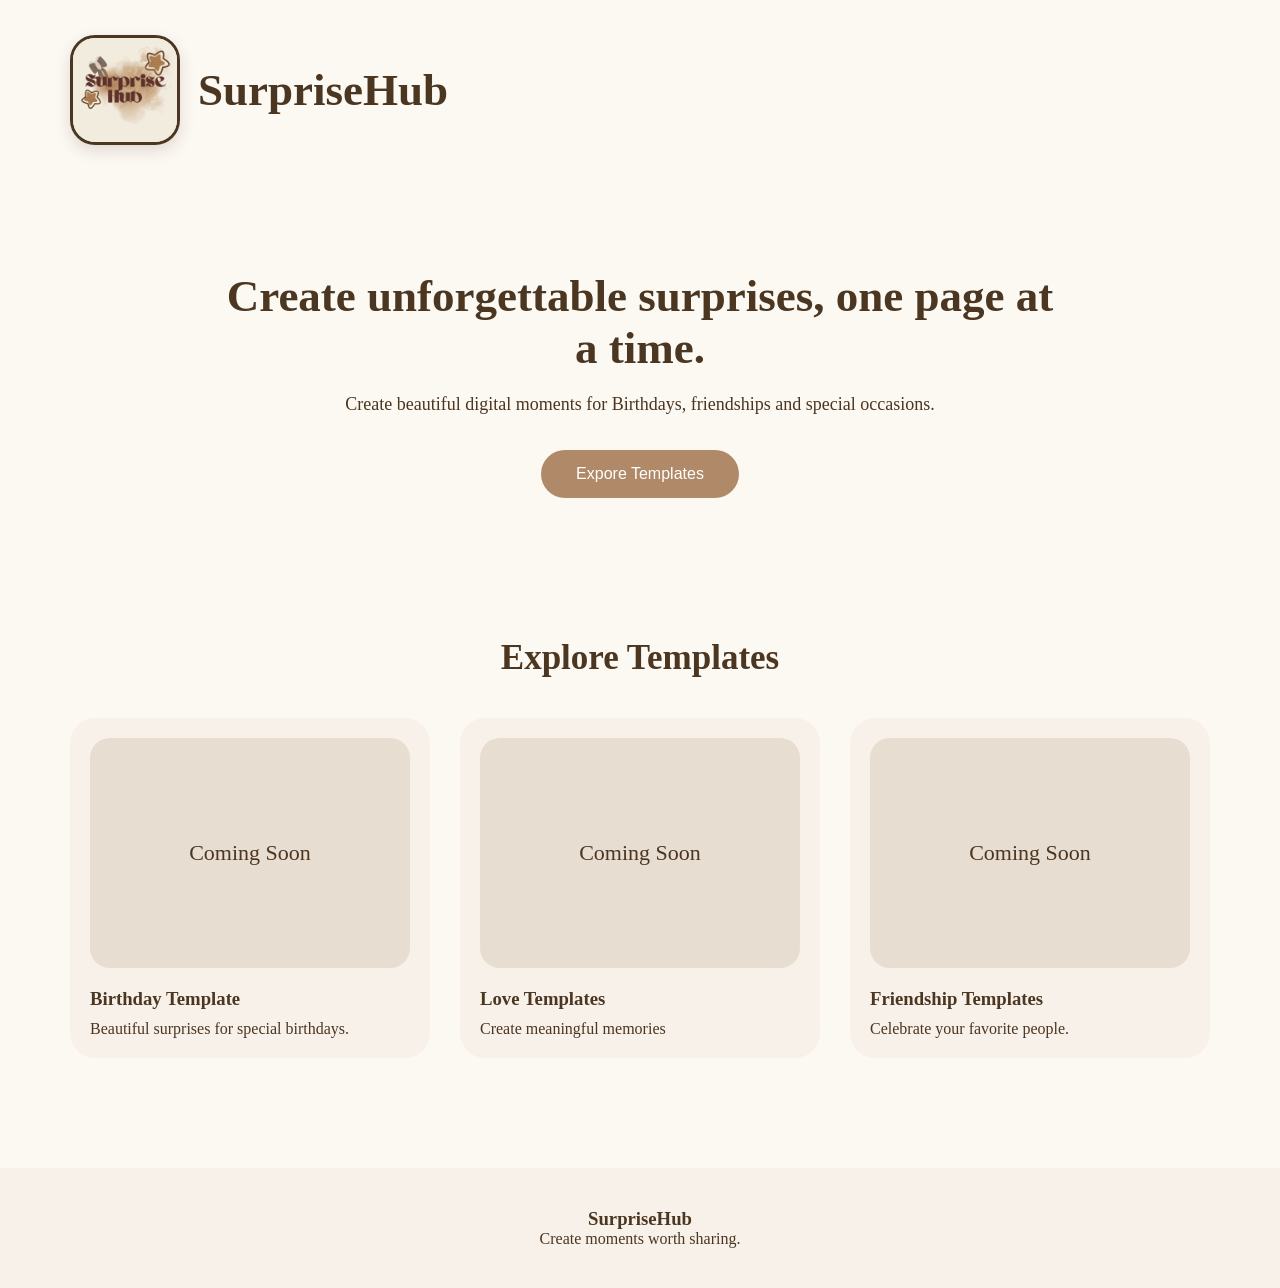
==== index.html @ ed68e066 "Add files via upload" ====
<!DOCTYPE html>
<html lang="en">

<head>
    <meta charset="UTF-8">
    <meta name="viewport" content="width=device-width, initial-scale=1.0">

    <title>SurpriseHub</title>
     
    <link rel="stylesheet" href="style.css">

    </head>

    <body>
        <!--Header-->

        <header>
            <div class="logo-area">
            <div class="logo-box">
                <img src="images/logo.png" alt="SurpriseHub logo">
                </div>

                <h1>SurpriseHub</h1>

            </div>
            </header>



            <!--Header-->
            <section class="hero">
                <h2>
                    Create unforgettable surprises,
                    one page at a time.
                    </h2>


                    <p>
                        Create beautiful digital moments 
                        for Birthdays, friendships and special occasions.
                        </p>

                        <button>
                            Expore Templates
                            </button>

                            </section>

                            <!--Templates-->
                            <section class="templates">
                                <h2>Explore Templates</h2>

                                <div class="template-grid">
                                    <a href="templates/pink-memories/index.html" class="template-link">

                                    <div class="template-card">
                                    
                                        <div class="template-preview">
                                            Coming Soon
                                            </div>

                                            <h3>Birthday Template</h3>
                                            <p>
                                                Beautiful surprises for special birthdays.
                                                </p>
                                                </div>
                                                </a>

                                                <div class="template-card">
                                                    <div class="template-preview">
                                                        Coming Soon
                                                        </div>

                                                        <h3>Love Templates</h3>

                                                        <p>
                                                            Create meaningful memories
                                                            </p>

                                                            </div>

                                                            <div class="template-card">

                                                            <div class="template-preview">
                                                                Coming Soon
                                                                </div>

                                                                <h3>Friendship Templates</h3>

                                                                <p>
                                                                    Celebrate your favorite people.
                                                                    </p>

                                                                    </div>

                                                                    </div>

                                                                    </section>

                                                                    <!--Footer-->
                                                                    <footer>

                                                                        <h3>SurpriseHub</h3>

                                                                        <p>
                                                                            Create moments worth sharing.
                                                                            </p>

                                                                            </footer>

                                                                            </body>
                                                                            </html>
---- style.css ----
* {
    margin: 0;
    padding: 0;
    box-sizing: border-box;
}

body {

    background-color: #FCF8F2;
    color: #4B3621;

    font-family: Cambria, Cochin, Georgia, Times, 'Times New Roman', serif;

}

/* HEADER */

header {

    padding: 35px 70px;

}

.logo-area {

    display: flex;
    align-items: center;
    gap: 18px;

}

.logo-box {

    width: 110px;
    height: 110px;

    border-radius: 25px;

    overflow: hidden;

    border: 3px solid #4B3621;
    box-shadow: 0 6px 15px rgba(75,54,33,0.15);

}

.logo-box img {
    width: 100%;
    height: 100%;

    object-fit: cover;
}

.logo-area h1 {

    font-size: 45px;

    color: #4B3621;

}

/* HERO */


.hero {

    text-align: center;

    padding: 90px 20px;

}

.hero h2 {

    font-size: 45px;

    max-width: 850px;

    margin: auto;

}

.hero p {

    margin-top: 20px;

    font-size: 18px;

}

.hero button {

    margin-top: 35px;

    padding: 15px 35px;


    border: none;

    border-radius: 30px;


    background-color: #B08968;

    color: white;


    font-size: 16px;

    cursor: pointer;

}

.hero button:hover {

    background-color: #8B6A46;

}

/* TEMPLATE SECTION */


.templates {

    padding: 50px 70px;

}

.templates > h2 {

    text-align: center;

    font-size: 35px;

    margin-bottom: 40px;

}

.template-grid {

    display: grid;

    grid-template-columns: repeat(3, 1fr);

    gap: 30px;

}

.template-card {


    background-color: #F7F1EA;

    padding: 20px;

    border-radius: 25px;


    transition: 0.3s;

}

.template-card:hover {

    transform: translateY(-8px);

}


.template-preview {


    height: 230px;

    background-color: #E8DDD1;


    border-radius: 20px;


    display: flex;

    justify-content: center;

    align-items: center;


    font-size: 22px;

}

.template-card h3 {

    margin-top: 20px;

}

.template-card p {

    margin-top: 10px;

}

/* FOOTER */


footer {

    margin-top: 60px;

    padding: 40px;

    text-align: center;


    background-color: #F7F1EA;

}

/* MOBILE */


@media(max-width: 800px) {


    header {

        padding: 25px;

    }

    .logo-area h1 {

        font-size: 32px;

    }


    .hero h2 {

        font-size: 32px;

    }
.templates {

        padding: 30px;

    }


    .template-grid {

        grid-template-columns: 1fr;

    }

}

.template-link{
    text-decoration: none;
    color:inherit;
}

.template-card{
    transition:0.3s ease;
}

.template-card:hover{
    transform:translateY(-8px);
    box-shadow:0 12px 30px rgba(0,0,0,0.15);
}

.template-link{
    display: block;
}
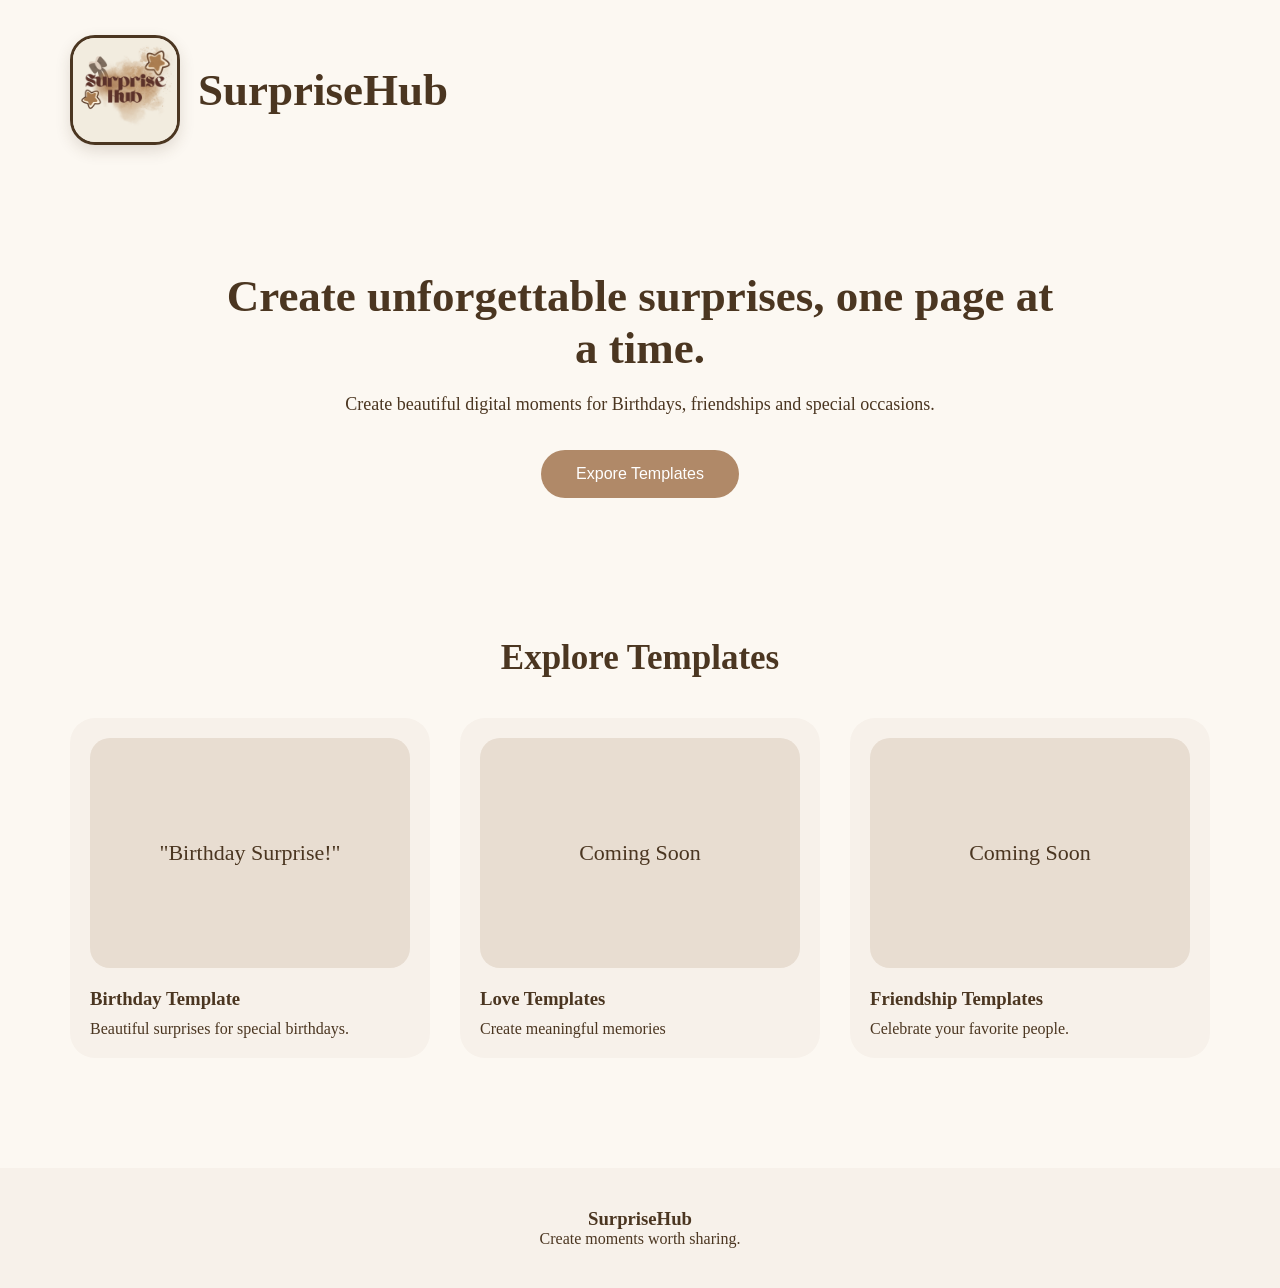
==== commit 8cfffadd: "Add Polaroid screen" ====
--- a/index.html
+++ b/index.html
@@ -1,115 +1,115 @@
-<!DOCTYPE html>
-<html lang="en">
-
-<head>
-    <meta charset="UTF-8">
-    <meta name="viewport" content="width=device-width, initial-scale=1.0">
-
-    <title>SurpriseHub</title>
-     
-    <link rel="stylesheet" href="style.css">
-
-    </head>
-
-    <body>
-        <!--Header-->
-
-        <header>
-            <div class="logo-area">
-            <div class="logo-box">
-                <img src="images/logo.png" alt="SurpriseHub logo">
-                </div>
-
-                <h1>SurpriseHub</h1>
-
-            </div>
-            </header>
-
-
-
-            <!--Header-->
-            <section class="hero">
-                <h2>
-                    Create unforgettable surprises,
-                    one page at a time.
-                    </h2>
-
-
-                    <p>
-                        Create beautiful digital moments 
-                        for Birthdays, friendships and special occasions.
-                        </p>
-
-                        <button>
-                            Expore Templates
-                            </button>
-
-                            </section>
-
-                            <!--Templates-->
-                            <section class="templates">
-                                <h2>Explore Templates</h2>
-
-                                <div class="template-grid">
-                                    <a href="templates/pink-memories/index.html" class="template-link">
-
-                                    <div class="template-card">
-                                    
-                                        <div class="template-preview">
-                                            Coming Soon
-                                            </div>
-
-                                            <h3>Birthday Template</h3>
-                                            <p>
-                                                Beautiful surprises for special birthdays.
-                                                </p>
-                                                </div>
-                                                </a>
-
-                                                <div class="template-card">
-                                                    <div class="template-preview">
-                                                        Coming Soon
-                                                        </div>
-
-                                                        <h3>Love Templates</h3>
-
-                                                        <p>
-                                                            Create meaningful memories
-                                                            </p>
-
-                                                            </div>
-
-                                                            <div class="template-card">
-
-                                                            <div class="template-preview">
-                                                                Coming Soon
-                                                                </div>
-
-                                                                <h3>Friendship Templates</h3>
-
-                                                                <p>
-                                                                    Celebrate your favorite people.
-                                                                    </p>
-
-                                                                    </div>
-
-                                                                    </div>
-
-                                                                    </section>
-
-                                                                    <!--Footer-->
-                                                                    <footer>
-
-                                                                        <h3>SurpriseHub</h3>
-
-                                                                        <p>
-                                                                            Create moments worth sharing.
-                                                                            </p>
-
-                                                                            </footer>
-
-                                                                            </body>
-                                                                            </html>
-
-
+<!DOCTYPE html>
+<html lang="en">
+
+<head>
+    <meta charset="UTF-8">
+    <meta name="viewport" content="width=device-width, initial-scale=1.0">
+
+    <title>SurpriseHub</title>
+     
+    <link rel="stylesheet" href="style.css">
+
+    </head>
+
+    <body>
+        <!--Header-->
+
+        <header>
+            <div class="logo-area">
+            <div class="logo-box">
+                <img src="images/logo.png" alt="SurpriseHub logo">
+                </div>
+
+                <h1>SurpriseHub</h1>
+
+            </div>
+            </header>
+
+
+
+            <!--Header-->
+            <section class="hero">
+                <h2>
+                    Create unforgettable surprises,
+                    one page at a time.
+                    </h2>
+
+
+                    <p>
+                        Create beautiful digital moments 
+                        for Birthdays, friendships and special occasions.
+                        </p>
+
+                        <button>
+                            Expore Templates
+                            </button>
+
+                            </section>
+
+                            <!--Templates-->
+                            <section class="templates">
+                                <h2>Explore Templates</h2>
+
+                                <div class="template-grid">
+                                    <a href="templates/pink-memories/index.html" class="template-link">
+
+                                    <div class="template-card">
+                                    
+                                        <div class="template-preview">
+                                            "Birthday Surprise!"
+                                            </div>
+
+                                            <h3>Birthday Template</h3>
+                                            <p>
+                                                Beautiful surprises for special birthdays.
+                                                </p>
+                                                </div>
+                                                </a>
+
+                                                <div class="template-card">
+                                                    <div class="template-preview">
+                                                        Coming Soon
+                                                        </div>
+
+                                                        <h3>Love Templates</h3>
+
+                                                        <p>
+                                                            Create meaningful memories
+                                                            </p>
+
+                                                            </div>
+
+                                                            <div class="template-card">
+
+                                                            <div class="template-preview">
+                                                                Coming Soon
+                                                                </div>
+
+                                                                <h3>Friendship Templates</h3>
+
+                                                                <p>
+                                                                    Celebrate your favorite people.
+                                                                    </p>
+
+                                                                    </div>
+
+                                                                    </div>
+
+                                                                    </section>
+
+                                                                    <!--Footer-->
+                                                                    <footer>
+
+                                                                        <h3>SurpriseHub</h3>
+
+                                                                        <p>
+                                                                            Create moments worth sharing.
+                                                                            </p>
+
+                                                                            </footer>
+
+                                                                            </body>
+                                                                            </html>
+
+
                                                                 
--- a/style.css
+++ b/style.css
@@ -1,274 +1,274 @@
-* {
-    margin: 0;
-    padding: 0;
-    box-sizing: border-box;
-}
-
-body {
-
-    background-color: #FCF8F2;
-    color: #4B3621;
-
-    font-family: Cambria, Cochin, Georgia, Times, 'Times New Roman', serif;
-
-}
-
-/* HEADER */
-
-header {
-
-    padding: 35px 70px;
-
-}
-
-.logo-area {
-
-    display: flex;
-    align-items: center;
-    gap: 18px;
-
-}
-
-.logo-box {
-
-    width: 110px;
-    height: 110px;
-
-    border-radius: 25px;
-
-    overflow: hidden;
-
-    border: 3px solid #4B3621;
-    box-shadow: 0 6px 15px rgba(75,54,33,0.15);
-
-}
-
-.logo-box img {
-    width: 100%;
-    height: 100%;
-
-    object-fit: cover;
-}
-
-.logo-area h1 {
-
-    font-size: 45px;
-
-    color: #4B3621;
-
-}
-
-/* HERO */
-
-
-.hero {
-
-    text-align: center;
-
-    padding: 90px 20px;
-
-}
-
-.hero h2 {
-
-    font-size: 45px;
-
-    max-width: 850px;
-
-    margin: auto;
-
-}
-
-.hero p {
-
-    margin-top: 20px;
-
-    font-size: 18px;
-
-}
-
-.hero button {
-
-    margin-top: 35px;
-
-    padding: 15px 35px;
-
-
-    border: none;
-
-    border-radius: 30px;
-
-
-    background-color: #B08968;
-
-    color: white;
-
-
-    font-size: 16px;
-
-    cursor: pointer;
-
-}
-
-.hero button:hover {
-
-    background-color: #8B6A46;
-
-}
-
-/* TEMPLATE SECTION */
-
-
-.templates {
-
-    padding: 50px 70px;
-
-}
-
-.templates > h2 {
-
-    text-align: center;
-
-    font-size: 35px;
-
-    margin-bottom: 40px;
-
-}
-
-.template-grid {
-
-    display: grid;
-
-    grid-template-columns: repeat(3, 1fr);
-
-    gap: 30px;
-
-}
-
-.template-card {
-
-
-    background-color: #F7F1EA;
-
-    padding: 20px;
-
-    border-radius: 25px;
-
-
-    transition: 0.3s;
-
-}
-
-.template-card:hover {
-
-    transform: translateY(-8px);
-
-}
-
-
-.template-preview {
-
-
-    height: 230px;
-
-    background-color: #E8DDD1;
-
-
-    border-radius: 20px;
-
-
-    display: flex;
-
-    justify-content: center;
-
-    align-items: center;
-
-
-    font-size: 22px;
-
-}
-
-.template-card h3 {
-
-    margin-top: 20px;
-
-}
-
-.template-card p {
-
-    margin-top: 10px;
-
-}
-
-/* FOOTER */
-
-
-footer {
-
-    margin-top: 60px;
-
-    padding: 40px;
-
-    text-align: center;
-
-
-    background-color: #F7F1EA;
-
-}
-
-/* MOBILE */
-
-
-@media(max-width: 800px) {
-
-
-    header {
-
-        padding: 25px;
-
-    }
-
-    .logo-area h1 {
-
-        font-size: 32px;
-
-    }
-
-
-    .hero h2 {
-
-        font-size: 32px;
-
-    }
-.templates {
-
-        padding: 30px;
-
-    }
-
-
-    .template-grid {
-
-        grid-template-columns: 1fr;
-
-    }
-
-}
-
-.template-link{
-    text-decoration: none;
-    color:inherit;
-}
-
-.template-card{
-    transition:0.3s ease;
-}
-
-.template-card:hover{
-    transform:translateY(-8px);
-    box-shadow:0 12px 30px rgba(0,0,0,0.15);
-}
-
-.template-link{
-    display: block;
+* {
+    margin: 0;
+    padding: 0;
+    box-sizing: border-box;
+}
+
+body {
+
+    background-color: #FCF8F2;
+    color: #4B3621;
+
+    font-family: Cambria, Cochin, Georgia, Times, 'Times New Roman', serif;
+
+}
+
+/* HEADER */
+
+header {
+
+    padding: 35px 70px;
+
+}
+
+.logo-area {
+
+    display: flex;
+    align-items: center;
+    gap: 18px;
+
+}
+
+.logo-box {
+
+    width: 110px;
+    height: 110px;
+
+    border-radius: 25px;
+
+    overflow: hidden;
+
+    border: 3px solid #4B3621;
+    box-shadow: 0 6px 15px rgba(75,54,33,0.15);
+
+}
+
+.logo-box img {
+    width: 100%;
+    height: 100%;
+
+    object-fit: cover;
+}
+
+.logo-area h1 {
+
+    font-size: 45px;
+
+    color: #4B3621;
+
+}
+
+/* HERO */
+
+
+.hero {
+
+    text-align: center;
+
+    padding: 90px 20px;
+
+}
+
+.hero h2 {
+
+    font-size: 45px;
+
+    max-width: 850px;
+
+    margin: auto;
+
+}
+
+.hero p {
+
+    margin-top: 20px;
+
+    font-size: 18px;
+
+}
+
+.hero button {
+
+    margin-top: 35px;
+
+    padding: 15px 35px;
+
+
+    border: none;
+
+    border-radius: 30px;
+
+
+    background-color: #B08968;
+
+    color: white;
+
+
+    font-size: 16px;
+
+    cursor: pointer;
+
+}
+
+.hero button:hover {
+
+    background-color: #8B6A46;
+
+}
+
+/* TEMPLATE SECTION */
+
+
+.templates {
+
+    padding: 50px 70px;
+
+}
+
+.templates > h2 {
+
+    text-align: center;
+
+    font-size: 35px;
+
+    margin-bottom: 40px;
+
+}
+
+.template-grid {
+
+    display: grid;
+
+    grid-template-columns: repeat(3, 1fr);
+
+    gap: 30px;
+
+}
+
+.template-card {
+
+
+    background-color: #F7F1EA;
+
+    padding: 20px;
+
+    border-radius: 25px;
+
+
+    transition: 0.3s;
+
+}
+
+.template-card:hover {
+
+    transform: translateY(-8px);
+
+}
+
+
+.template-preview {
+
+
+    height: 230px;
+
+    background-color: #E8DDD1;
+
+
+    border-radius: 20px;
+
+
+    display: flex;
+
+    justify-content: center;
+
+    align-items: center;
+
+
+    font-size: 22px;
+
+}
+
+.template-card h3 {
+
+    margin-top: 20px;
+
+}
+
+.template-card p {
+
+    margin-top: 10px;
+
+}
+
+/* FOOTER */
+
+
+footer {
+
+    margin-top: 60px;
+
+    padding: 40px;
+
+    text-align: center;
+
+
+    background-color: #F7F1EA;
+
+}
+
+/* MOBILE */
+
+
+@media(max-width: 800px) {
+
+
+    header {
+
+        padding: 25px;
+
+    }
+
+    .logo-area h1 {
+
+        font-size: 32px;
+
+    }
+
+
+    .hero h2 {
+
+        font-size: 32px;
+
+    }
+.templates {
+
+        padding: 30px;
+
+    }
+
+
+    .template-grid {
+
+        grid-template-columns: 1fr;
+
+    }
+
+}
+
+.template-link{
+    text-decoration: none;
+    color:inherit;
+}
+
+.template-card{
+    transition:0.3s ease;
+}
+
+.template-card:hover{
+    transform:translateY(-8px);
+    box-shadow:0 12px 30px rgba(0,0,0,0.15);
+}
+
+.template-link{
+    display: block;
 }
